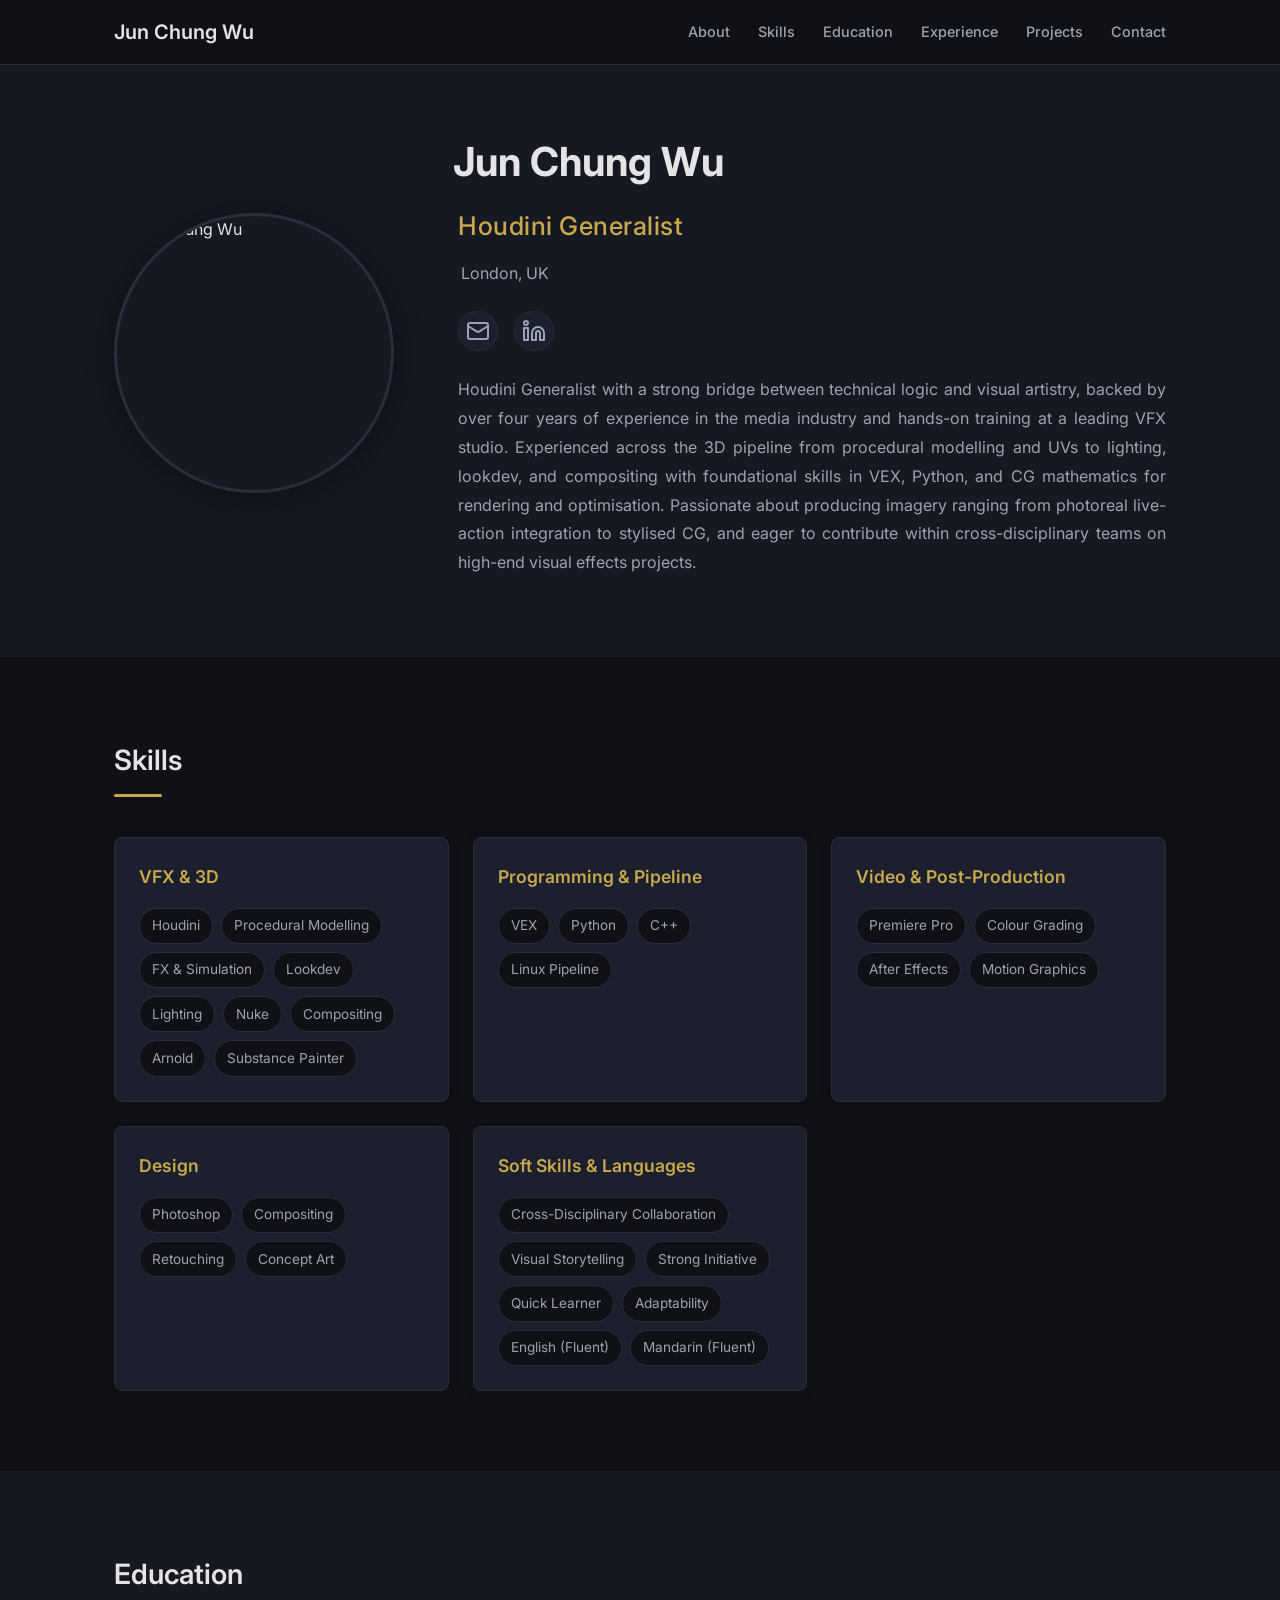
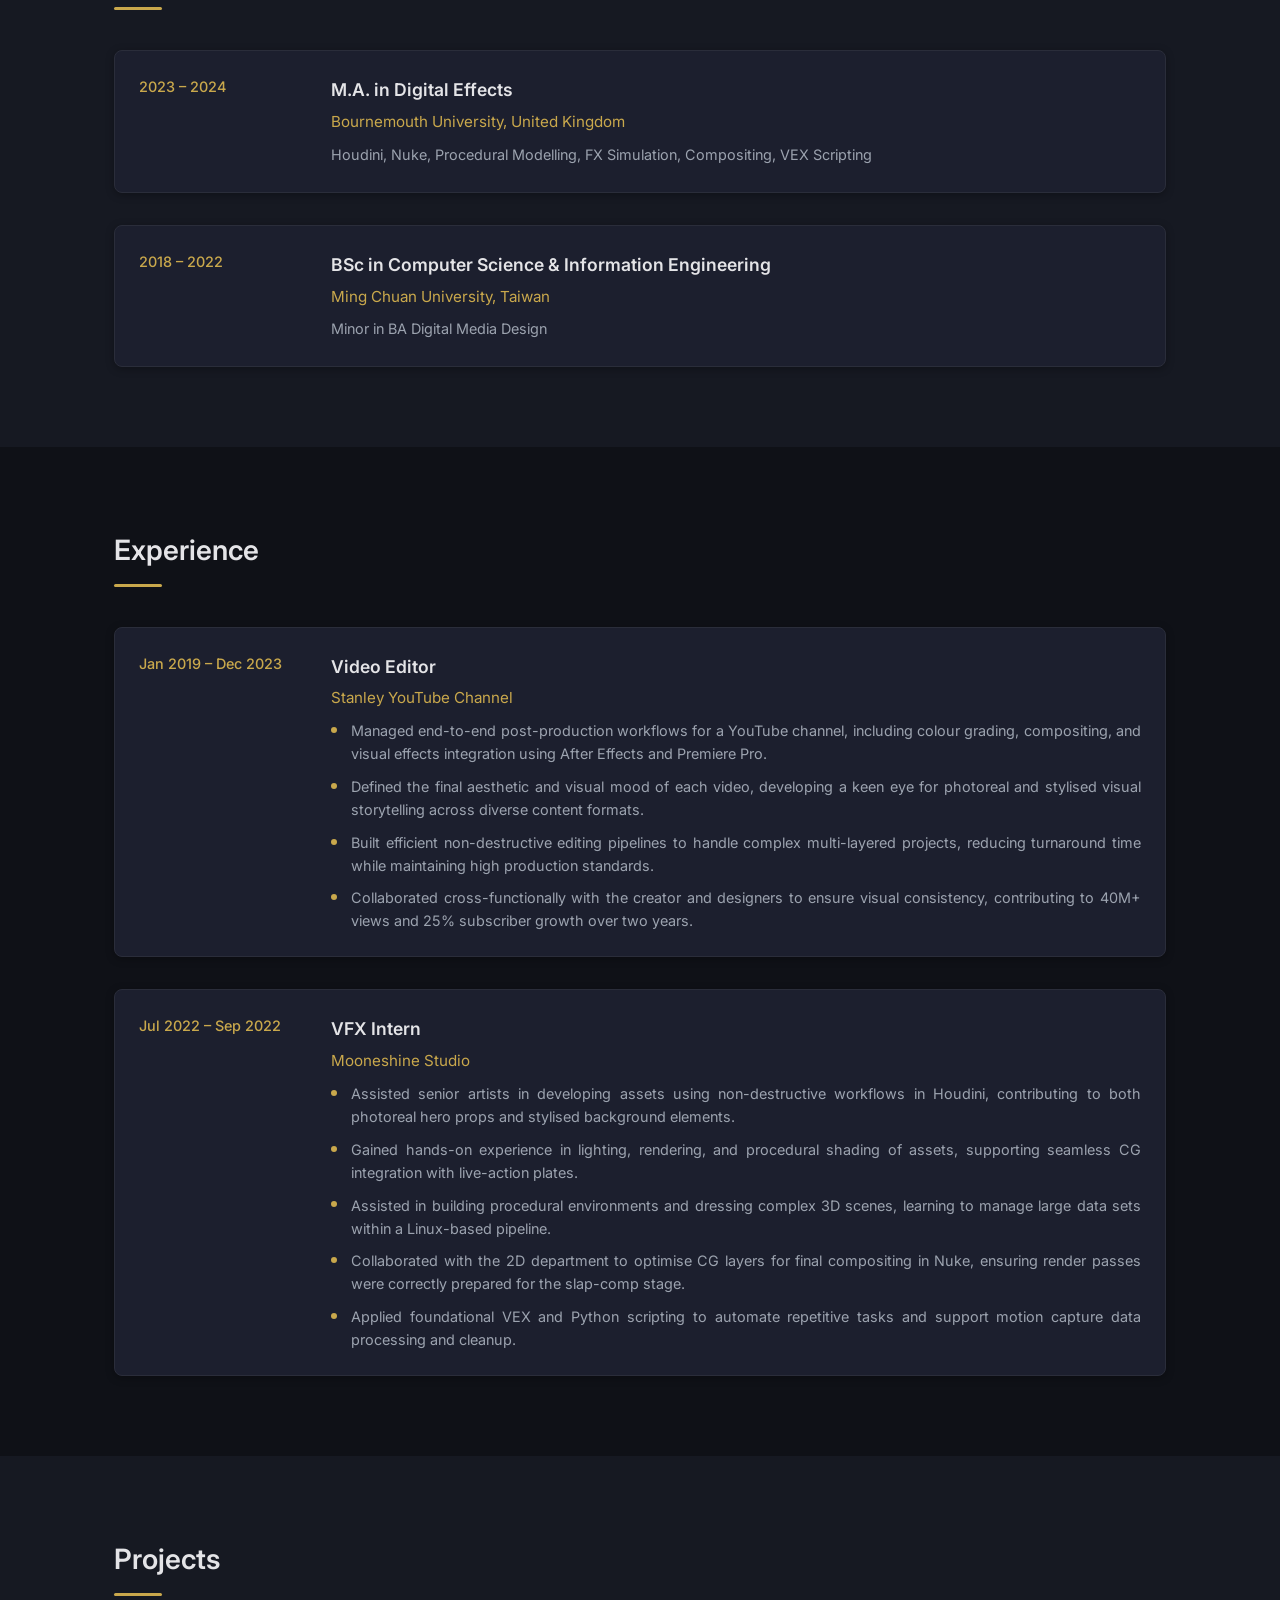
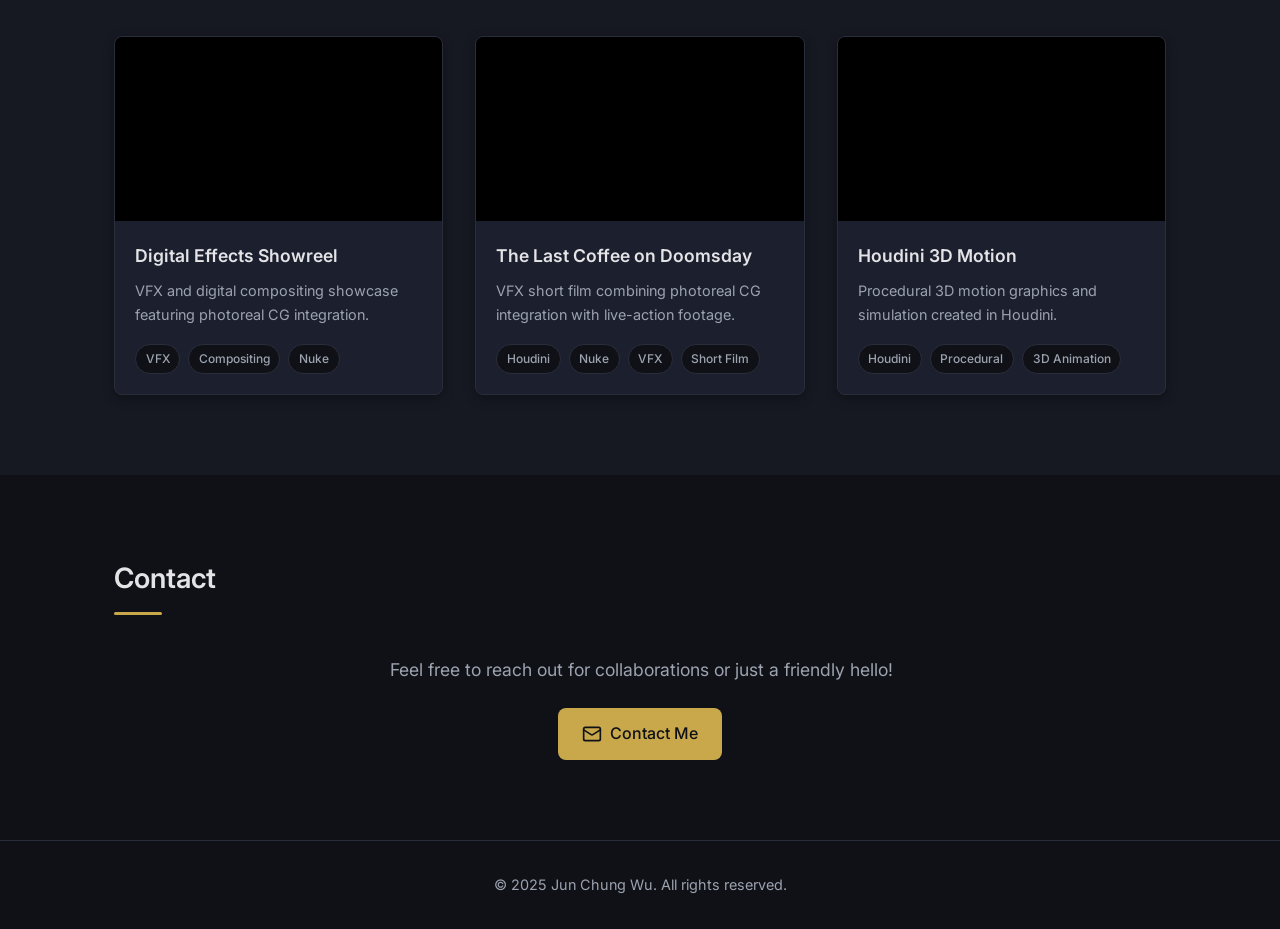
==== index.html @ 4f1edbe9 "Rename files for GitHub Pages deployment Rename index_v6.html to index.html and style_v6.css to styl" ====
<!DOCTYPE html>
<html lang="en">
<head>
    <meta charset="UTF-8">
    <meta name="viewport" content="width=device-width, initial-scale=1.0">
    <title>Jun Chung Wu | Houdini Generalist</title>
    <link rel="stylesheet" href="style.css">
    <link rel="preconnect" href="https://fonts.googleapis.com">
    <link rel="preconnect" href="https://fonts.gstatic.com" crossorigin>
    <link href="https://fonts.googleapis.com/css2?family=Inter:wght@300;400;500;600;700&display=swap" rel="stylesheet">
</head>
<body>
    <!-- Navigation -->
    <nav class="navbar">
        <div class="nav-container">
            <a href="#" class="nav-logo">Jun Chung Wu</a>
            <ul class="nav-menu">
                <li><a href="#about">About</a></li>
                <li><a href="#skills">Skills</a></li>
                <li><a href="#education">Education</a></li>
                <li><a href="#experience">Experience</a></li>
                <li><a href="#projects">Projects</a></li>
                <li><a href="#contact">Contact</a></li>
            </ul>
        </div>
    </nav>

    <main>
        <!-- Hero / About Section -->
        <section id="about" class="hero-section">
            <div class="container">
                <div class="hero-content">
                    <div class="hero-image">
                        <img src="../Mypage/folder/head.png" alt="Jun Chung Wu">
                    </div>
                    <div class="hero-text">
                        <h1>Jun Chung Wu</h1>
                        <p class="subtitle">Houdini Generalist</p>
                        <p class="affiliation">London, UK</p>

                        <div class="social-links">
                            <a href="mailto:kerry.kerrywu0705@gmail.com" title="Email">
                                <svg xmlns="http://www.w3.org/2000/svg" width="24" height="24" viewBox="0 0 24 24" fill="none" stroke="currentColor" stroke-width="2" stroke-linecap="round" stroke-linejoin="round"><rect width="20" height="16" x="2" y="4" rx="2"/><path d="m22 7-8.97 5.7a1.94 1.94 0 0 1-2.06 0L2 7"/></svg>
                            </a>
                            <a href="https://www.linkedin.com/in/jun-chung-wu" target="_blank" title="LinkedIn">
                                <svg xmlns="http://www.w3.org/2000/svg" width="24" height="24" viewBox="0 0 24 24" fill="none" stroke="currentColor" stroke-width="2" stroke-linecap="round" stroke-linejoin="round"><path d="M16 8a6 6 0 0 1 6 6v7h-4v-7a2 2 0 0 0-2-2 2 2 0 0 0-2 2v7h-4v-7a6 6 0 0 1 6-6z"/><rect width="4" height="12" x="2" y="9"/><circle cx="4" cy="4" r="2"/></svg>
                            </a>
                        </div>

                        <p class="bio">
                            Houdini Generalist with a strong bridge between technical logic and visual artistry, backed by over four years of experience in the media industry and hands-on training at a leading VFX studio. Experienced across the 3D pipeline from procedural modelling and UVs to lighting, lookdev, and compositing with foundational skills in VEX, Python, and CG mathematics for rendering and optimisation. Passionate about producing imagery ranging from photoreal live-action integration to stylised CG, and eager to contribute within cross-disciplinary teams on high-end visual effects projects.
                        </p>
                    </div>
                </div>
            </div>
        </section>

        <!-- Skills Section -->
        <section id="skills" class="section">
            <div class="container">
                <h2 class="section-title">Skills</h2>
                <div class="skills-grid">
                    <div class="skill-card">
                        <h3>VFX & 3D</h3>
                        <ul>
                            <li>Houdini</li>
                            <li>Procedural Modelling</li>
                            <li>FX & Simulation</li>
                            <li>Lookdev</li>
                            <li>Lighting</li>
                            <li>Nuke</li>
                            <li>Compositing</li>
                            <li>Arnold</li>
                            <li>Substance Painter</li>
                        </ul>
                    </div>
                    <div class="skill-card">
                        <h3>Programming & Pipeline</h3>
                        <ul>
                            <li>VEX</li>
                            <li>Python</li>
                            <li>C++</li>
                            <li>Linux Pipeline</li>
                        </ul>
                    </div>
                    <div class="skill-card">
                        <h3>Video & Post-Production</h3>
                        <ul>
                            <li>Premiere Pro</li>
                            <li>Colour Grading</li>
                            <li>After Effects</li>
                            <li>Motion Graphics</li>
                        </ul>
                    </div>
                    <div class="skill-card">
                        <h3>Design</h3>
                        <ul>
                            <li>Photoshop</li>
                            <li>Compositing</li>
                            <li>Retouching</li>
                            <li>Concept Art</li>
                        </ul>
                    </div>
                    <div class="skill-card">
                        <h3>Soft Skills & Languages</h3>
                        <ul>
                            <li>Cross-Disciplinary Collaboration</li>
                            <li>Visual Storytelling</li>
                            <li>Strong Initiative</li>
                            <li>Quick Learner</li>
                            <li>Adaptability</li>
                            <li>English (Fluent)</li>
                            <li>Mandarin (Fluent)</li>
                        </ul>
                    </div>
                </div>
            </div>
        </section>

        <!-- Education Section -->
        <section id="education" class="section section-alt">
            <div class="container">
                <h2 class="section-title">Education</h2>
                <div class="experience-list">
                    <div class="experience-item">
                        <div class="experience-date">2023 – 2024</div>
                        <div class="experience-content">
                            <h3>M.A. in Digital Effects</h3>
                            <p class="company">Bournemouth University, United Kingdom</p>
                            <p class="description">Houdini, Nuke, Procedural Modelling, FX Simulation, Compositing, VEX Scripting</p>
                        </div>
                    </div>
                    <div class="experience-item">
                        <div class="experience-date">2018 – 2022</div>
                        <div class="experience-content">
                            <h3>BSc in Computer Science & Information Engineering</h3>
                            <p class="company">Ming Chuan University, Taiwan</p>
                            <p class="description">Minor in BA Digital Media Design</p>
                        </div>
                    </div>
                </div>
            </div>
        </section>

        <!-- Experience Section -->
        <section id="experience" class="section">
            <div class="container">
                <h2 class="section-title">Experience</h2>
                <div class="experience-list">
                    <div class="experience-item">
                        <div class="experience-date">Jan 2019 – Dec 2023</div>
                        <div class="experience-content">
                            <h3>Video Editor</h3>
                            <p class="company">Stanley YouTube Channel</p>
                            <ul class="description-list">
                                <li>Managed end-to-end post-production workflows for a YouTube channel, including colour grading, compositing, and visual effects integration using After Effects and Premiere Pro.</li>
                                <li>Defined the final aesthetic and visual mood of each video, developing a keen eye for photoreal and stylised visual storytelling across diverse content formats.</li>
                                <li>Built efficient non-destructive editing pipelines to handle complex multi-layered projects, reducing turnaround time while maintaining high production standards.</li>
                                <li>Collaborated cross-functionally with the creator and designers to ensure visual consistency, contributing to 40M+ views and 25% subscriber growth over two years.</li>
                            </ul>
                        </div>
                    </div>
                    <div class="experience-item">
                        <div class="experience-date">Jul 2022 – Sep 2022</div>
                        <div class="experience-content">
                            <h3>VFX Intern</h3>
                            <p class="company">Mooneshine Studio</p>
                            <ul class="description-list">
                                <li>Assisted senior artists in developing assets using non-destructive workflows in Houdini, contributing to both photoreal hero props and stylised background elements.</li>
                                <li>Gained hands-on experience in lighting, rendering, and procedural shading of assets, supporting seamless CG integration with live-action plates.</li>
                                <li>Assisted in building procedural environments and dressing complex 3D scenes, learning to manage large data sets within a Linux-based pipeline.</li>
                                <li>Collaborated with the 2D department to optimise CG layers for final compositing in Nuke, ensuring render passes were correctly prepared for the slap-comp stage.</li>
                                <li>Applied foundational VEX and Python scripting to automate repetitive tasks and support motion capture data processing and cleanup.</li>
                            </ul>
                        </div>
                    </div>
                </div>
            </div>
        </section>

        <!-- Projects Section -->
        <section id="projects" class="section section-alt">
            <div class="container">
                <h2 class="section-title">Projects</h2>
                <div class="projects-grid">
                    <div class="project-card">
                        <div class="project-media">
                            <iframe src="https://player.vimeo.com/video/1051398343"
                                    title="Digital Effects Showreel"
                                    allowfullscreen>
                            </iframe>
                        </div>
                        <div class="project-info">
                            <h3>Digital Effects Showreel</h3>
                            <p>VFX and digital compositing showcase featuring photoreal CG integration.</p>
                            <div class="project-tags">
                                <span class="tag">VFX</span>
                                <span class="tag">Compositing</span>
                                <span class="tag">Nuke</span>
                            </div>
                        </div>
                    </div>
                    <div class="project-card">
                        <div class="project-media">
                            <iframe src="https://player.vimeo.com/video/1054253892"
                                    title="The Last Coffee on Doomsday"
                                    allowfullscreen>
                            </iframe>
                        </div>
                        <div class="project-info">
                            <h3>The Last Coffee on Doomsday</h3>
                            <p>VFX short film combining photoreal CG integration with live-action footage.</p>
                            <div class="project-tags">
                                <span class="tag">Houdini</span>
                                <span class="tag">Nuke</span>
                                <span class="tag">VFX</span>
                                <span class="tag">Short Film</span>
                            </div>
                        </div>
                    </div>
                    <div class="project-card">
                        <div class="project-media">
                            <iframe src="https://player.vimeo.com/video/1130467082"
                                    title="Houdini 3D Motion"
                                    allowfullscreen>
                            </iframe>
                        </div>
                        <div class="project-info">
                            <h3>Houdini 3D Motion</h3>
                            <p>Procedural 3D motion graphics and simulation created in Houdini.</p>
                            <div class="project-tags">
                                <span class="tag">Houdini</span>
                                <span class="tag">Procedural</span>
                                <span class="tag">3D Animation</span>
                            </div>
                        </div>
                    </div>
                </div>
            </div>
        </section>

        <!-- Contact Section -->
        <section id="contact" class="section">
            <div class="container">
                <h2 class="section-title">Contact</h2>
                <div class="contact-content">
                    <p>Feel free to reach out for collaborations or just a friendly hello!</p>
                    <div class="contact-info">
                        <a href="mailto:kerry.kerrywu0705@gmail.com" class="contact-link">
                            <svg xmlns="http://www.w3.org/2000/svg" width="20" height="20" viewBox="0 0 24 24" fill="none" stroke="currentColor" stroke-width="2" stroke-linecap="round" stroke-linejoin="round"><rect width="20" height="16" x="2" y="4" rx="2"/><path d="m22 7-8.97 5.7a1.94 1.94 0 0 1-2.06 0L2 7"/></svg>
                            Contact Me
                        </a>
                    </div>
                </div>
            </div>
        </section>
    </main>

    <!-- Footer -->
    <footer class="footer">
        <div class="container">
            <p>&copy; 2025 Jun Chung Wu. All rights reserved.</p>
        </div>
    </footer>
</body>
</html>
---- style.css ----
/* ===== CSS Reset & Base ===== */
*, *::before, *::after {
    margin: 0;
    padding: 0;
    box-sizing: border-box;
}

:root {
    --color-bg: #0f1117;
    --color-bg-alt: #161922;
    --color-bg-card: #1c1f2e;
    --color-text: #e4e4e7;
    --color-text-light: #9ca3af;
    --color-primary: #c9a84c;
    --color-primary-hover: #d4b85c;
    --color-border: #2a2d3a;
    --color-card-shadow: rgba(0, 0, 0, 0.3);
    --font-family: 'Inter', -apple-system, BlinkMacSystemFont, 'Segoe UI', Roboto, sans-serif;
    --max-width: 1100px;
    --border-radius: 0.5rem;
    --transition: all 0.2s ease;
}

html {
    scroll-behavior: smooth;
}

body {
    font-family: var(--font-family);
    font-size: 16px;
    line-height: 1.7;
    color: var(--color-text);
    background-color: var(--color-bg);
}

a {
    color: var(--color-primary);
    text-decoration: none;
    transition: var(--transition);
}

a:hover {
    color: var(--color-primary-hover);
}

ul {
    list-style: none;
}

img {
    max-width: 100%;
    height: auto;
}

/* ===== Layout ===== */
.container {
    max-width: var(--max-width);
    margin: 0 auto;
    padding: 0 1.5rem;
}

.section {
    padding: 5rem 0;
}

.section-alt {
    background-color: var(--color-bg-alt);
}

.section-title {
    font-size: 1.75rem;
    font-weight: 600;
    margin-bottom: 2.5rem;
    color: var(--color-text);
    position: relative;
    padding-bottom: 0.75rem;
}

.section-title::after {
    content: '';
    position: absolute;
    bottom: 0;
    left: 0;
    width: 3rem;
    height: 3px;
    background-color: var(--color-primary);
    border-radius: 2px;
}

/* ===== Navigation ===== */
.navbar {
    position: fixed;
    top: 0;
    left: 0;
    right: 0;
    background-color: rgba(15, 17, 23, 0.9);
    backdrop-filter: blur(12px);
    border-bottom: 1px solid var(--color-border);
    z-index: 1000;
}

.nav-container {
    max-width: var(--max-width);
    margin: 0 auto;
    padding: 0 1.5rem;
    display: flex;
    justify-content: space-between;
    align-items: center;
    height: 64px;
}

.nav-logo {
    font-size: 1.25rem;
    font-weight: 600;
    color: var(--color-text);
}

.nav-logo:hover {
    color: var(--color-primary);
}

.nav-menu {
    display: flex;
    gap: 1.75rem;
}

.nav-menu a {
    color: var(--color-text-light);
    font-size: 0.9rem;
    font-weight: 500;
    padding: 0.5rem 0;
    position: relative;
}

.nav-menu a:hover {
    color: var(--color-text);
}

.nav-menu a::after {
    content: '';
    position: absolute;
    bottom: 0;
    left: 0;
    width: 0;
    height: 2px;
    background-color: var(--color-primary);
    transition: var(--transition);
}

.nav-menu a:hover::after {
    width: 100%;
}

/* ===== Hero Section ===== */
.hero-section {
    padding: 8rem 0 5rem;
    background-color: var(--color-bg-alt);
}

.hero-content {
    display: flex;
    gap: 4rem;
    align-items: center;
}

.hero-image {
    flex-shrink: 0;
    display: flex;
    align-items: center;
}

.hero-text {
    flex: 1;
    text-align: left;
}

.hero-image img {
    width: 280px;
    height: 280px;
    border-radius: 50%;
    object-fit: cover;
    box-shadow: 0 4px 30px rgba(0, 0, 0, 0.4);
    border: 3px solid var(--color-border);
}

.hero-text h1 {
    font-size: 2.5rem;
    font-weight: 700;
    margin-bottom: 0.5rem;
    margin-left: -5px;
    color: var(--color-text);
}

.hero-text .subtitle {
    font-size: 1.6rem;
    color: var(--color-primary);
    margin-bottom: 0.8rem;
    font-weight: 500;
    letter-spacing: 0.5px;
}

.hero-text .affiliation {
    font-size: 1rem;
    color: var(--color-text-light);
    margin-bottom: 1.5rem;
    margin-left: 3px;
}

.social-links {
    display: flex;
    gap: 1rem;
    margin-bottom: 1.5rem;
}

.social-links a {
    display: flex;
    align-items: center;
    justify-content: center;
    width: 40px;
    height: 40px;
    border-radius: 50%;
    background-color: var(--color-bg-card);
    color: var(--color-text-light);
    border: 1px solid var(--color-border);
    transition: var(--transition);
}

.social-links a:hover {
    background-color: var(--color-primary);
    color: var(--color-bg);
    border-color: var(--color-primary);
}

.hero-text .bio {
    font-size: 1rem;
    line-height: 1.8;
    color: var(--color-text-light);
    text-align: justify;
}

/* ===== Experience & Education Section ===== */
.experience-list {
    display: flex;
    flex-direction: column;
    gap: 2rem;
}

.experience-item {
    display: flex;
    gap: 2rem;
    padding: 1.5rem;
    background-color: var(--color-bg-card);
    border-radius: var(--border-radius);
    box-shadow: 0 2px 8px var(--color-card-shadow);
    border: 1px solid var(--color-border);
}

.experience-date {
    flex-shrink: 0;
    width: 160px;
    font-size: 0.9rem;
    font-weight: 500;
    color: var(--color-primary);
    white-space: nowrap;
}

.experience-content h3 {
    font-size: 1.1rem;
    font-weight: 600;
    margin-bottom: 0.25rem;
    color: var(--color-text);
}

.experience-content .company {
    font-size: 0.95rem;
    color: var(--color-primary);
    margin-bottom: 0.5rem;
}

.experience-content .description {
    font-size: 0.9rem;
    color: var(--color-text-light);
    text-align: justify;
}

.experience-content .description-list {
    list-style: none;
    display: flex;
    flex-direction: column;
    gap: 0.6rem;
    margin-top: 0.5rem;
    padding: 0;
}

.experience-content .description-list li {
    font-size: 0.9rem;
    color: var(--color-text-light);
    text-align: justify;
    padding-left: 1.25rem;
    position: relative;
    line-height: 1.6;
}

.experience-content .description-list li::before {
    content: '';
    position: absolute;
    left: 0;
    top: 0.55em;
    width: 6px;
    height: 6px;
    border-radius: 50%;
    background-color: var(--color-primary);
}

/* ===== Skills Section ===== */
.skills-grid {
    display: grid;
    grid-template-columns: repeat(auto-fit, minmax(280px, 1fr));
    gap: 1.5rem;
}

.skill-card {
    background-color: var(--color-bg-card);
    padding: 1.5rem;
    border-radius: var(--border-radius);
    box-shadow: 0 2px 8px var(--color-card-shadow);
    border: 1px solid var(--color-border);
}

.skill-card h3 {
    font-size: 1.1rem;
    font-weight: 600;
    margin-bottom: 1rem;
    color: var(--color-primary);
}

.skill-card ul {
    display: flex;
    flex-wrap: wrap;
    gap: 0.5rem;
}

.skill-card li {
    background-color: var(--color-bg);
    padding: 0.35rem 0.75rem;
    border-radius: 9999px;
    font-size: 0.85rem;
    color: var(--color-text-light);
    border: 1px solid var(--color-border);
}

/* ===== Projects Section ===== */
.projects-grid {
    display: grid;
    grid-template-columns: repeat(auto-fit, minmax(320px, 1fr));
    gap: 2rem;
}

.project-card {
    background-color: var(--color-bg-card);
    border-radius: var(--border-radius);
    overflow: hidden;
    box-shadow: 0 4px 12px var(--color-card-shadow);
    border: 1px solid var(--color-border);
    transition: var(--transition);
}

.project-card:hover {
    transform: translateY(-4px);
    box-shadow: 0 12px 24px var(--color-card-shadow);
}

.project-media {
    position: relative;
    padding-top: 56.25%; /* 16:9 aspect ratio */
    background-color: #000;
}

.project-media iframe {
    position: absolute;
    top: 0;
    left: 0;
    width: 100%;
    height: 100%;
    border: none;
}

.project-info {
    padding: 1.25rem;
}

.project-info h3 {
    font-size: 1.1rem;
    font-weight: 600;
    margin-bottom: 0.5rem;
    color: var(--color-text);
}

.project-info p {
    font-size: 0.9rem;
    color: var(--color-text-light);
    margin-bottom: 1rem;
}

.project-tags {
    display: flex;
    flex-wrap: wrap;
    gap: 0.5rem;
}

.tag {
    background-color: var(--color-bg);
    padding: 0.25rem 0.6rem;
    border-radius: 9999px;
    font-size: 0.75rem;
    color: var(--color-text-light);
    font-weight: 500;
    border: 1px solid var(--color-border);
}

/* ===== Contact Section ===== */
.contact-content {
    text-align: center;
    max-width: 500px;
    margin: 0 auto;
}

.contact-content > p {
    font-size: 1.1rem;
    color: var(--color-text-light);
    margin-bottom: 1.5rem;
    white-space: nowrap;
}

.contact-link {
    display: inline-flex;
    align-items: center;
    gap: 0.5rem;
    font-size: 1rem;
    font-weight: 500;
    padding: 0.75rem 1.5rem;
    background-color: var(--color-primary);
    color: var(--color-bg);
    border-radius: var(--border-radius);
}

.contact-link:hover {
    background-color: var(--color-primary-hover);
    color: var(--color-bg);
}

/* ===== Footer ===== */
.footer {
    padding: 2rem 0;
    text-align: center;
    border-top: 1px solid var(--color-border);
    background-color: var(--color-bg);
}

.footer p {
    font-size: 0.9rem;
    color: var(--color-text-light);
}

/* ===== Responsive Design ===== */
@media (max-width: 768px) {
    .nav-menu {
        display: none;
    }

    .hero-content {
        flex-direction: column;
        align-items: center;
        text-align: center;
        gap: 2rem;
    }

    .hero-text .bio {
        text-align: left;
    }

    .social-links {
        justify-content: center;
    }

    .section-title::after {
        left: 50%;
        transform: translateX(-50%);
    }

    .experience-item {
        flex-direction: column;
        gap: 0.5rem;
    }

    .experience-date {
        width: auto;
    }

    .projects-grid {
        grid-template-columns: 1fr;
    }
}
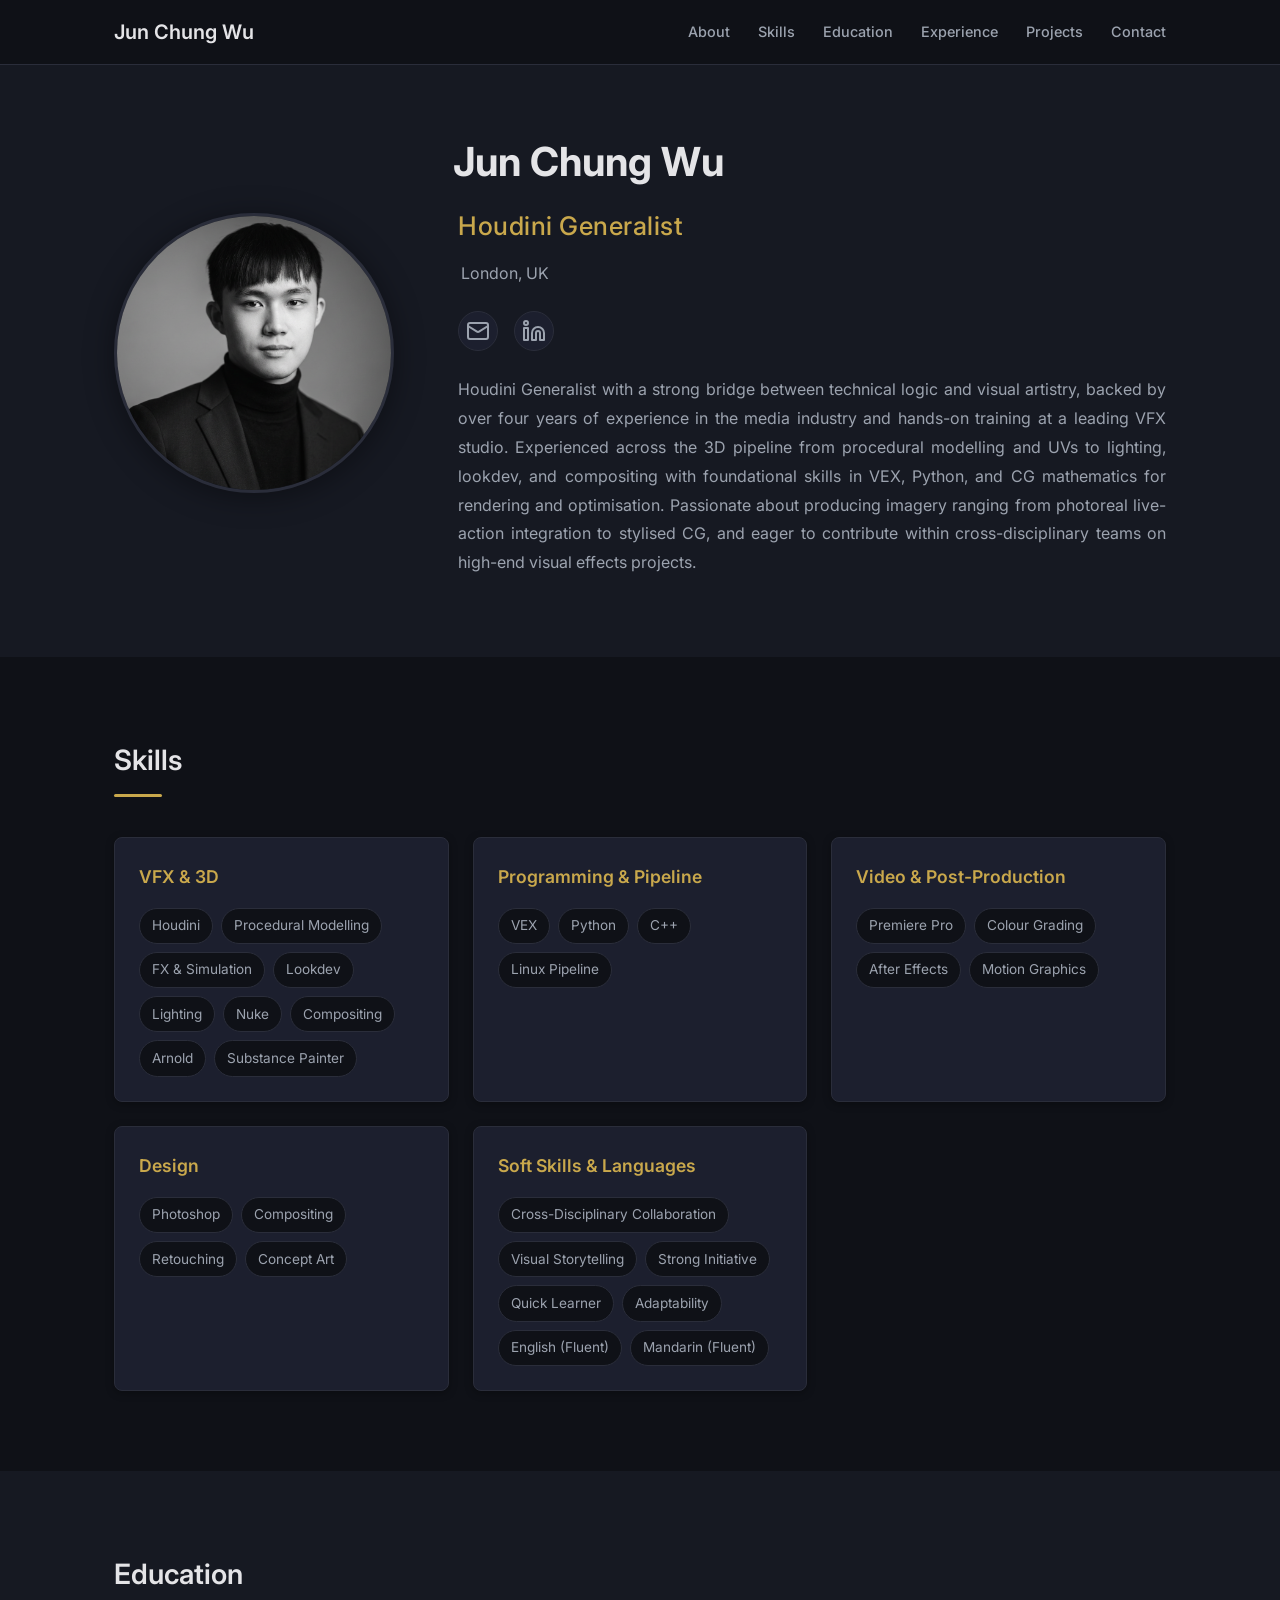
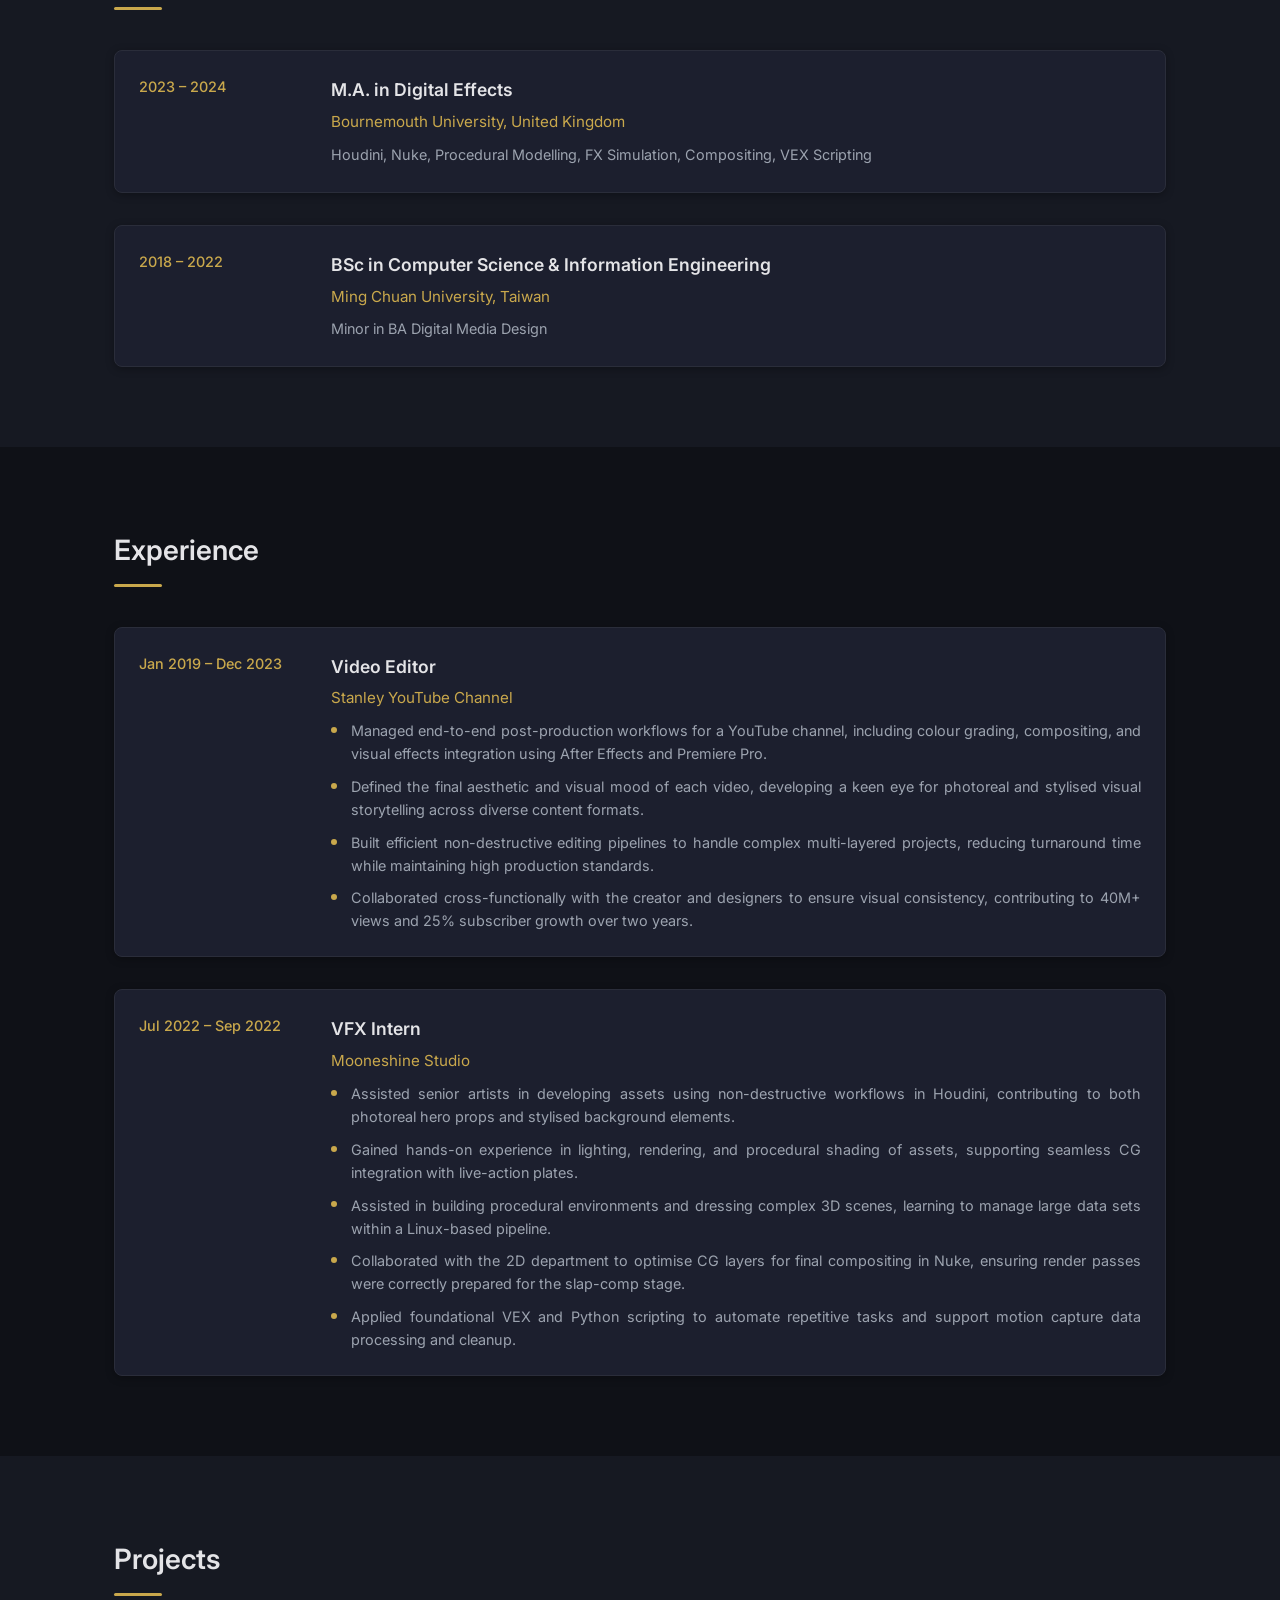
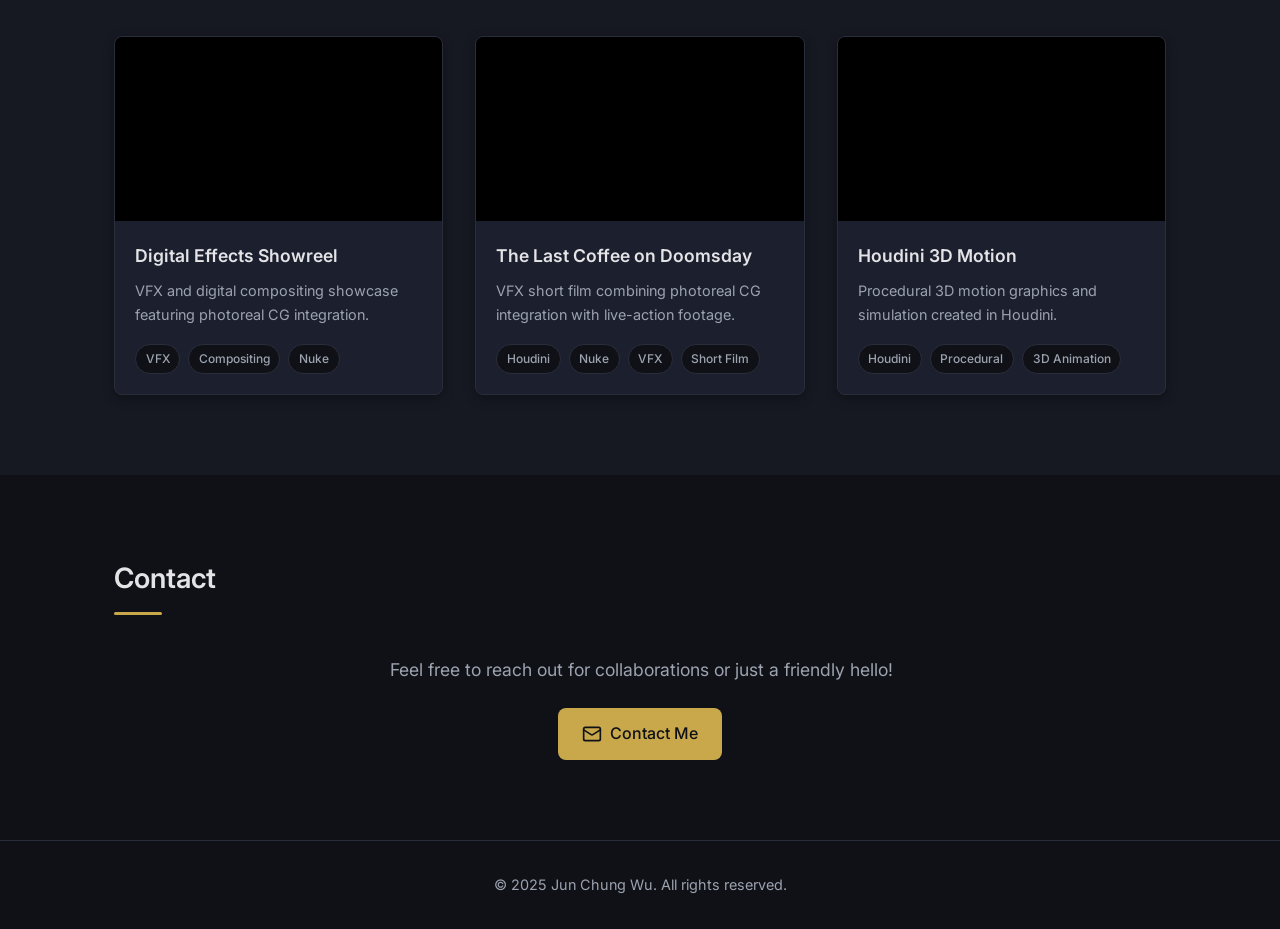
==== commit 7bd8caf7: "Add head.png and fix image path for GitHub Pages Co-Authored-By: Claude Opus 4.6 <noreply@anthropic." ====
--- a/index.html
+++ b/index.html
@@ -31,7 +31,7 @@
             <div class="container">
                 <div class="hero-content">
                     <div class="hero-image">
-                        <img src="../Mypage/folder/head.png" alt="Jun Chung Wu">
+                        <img src="head.png" alt="Jun Chung Wu">
                     </div>
                     <div class="hero-text">
                         <h1>Jun Chung Wu</h1>
